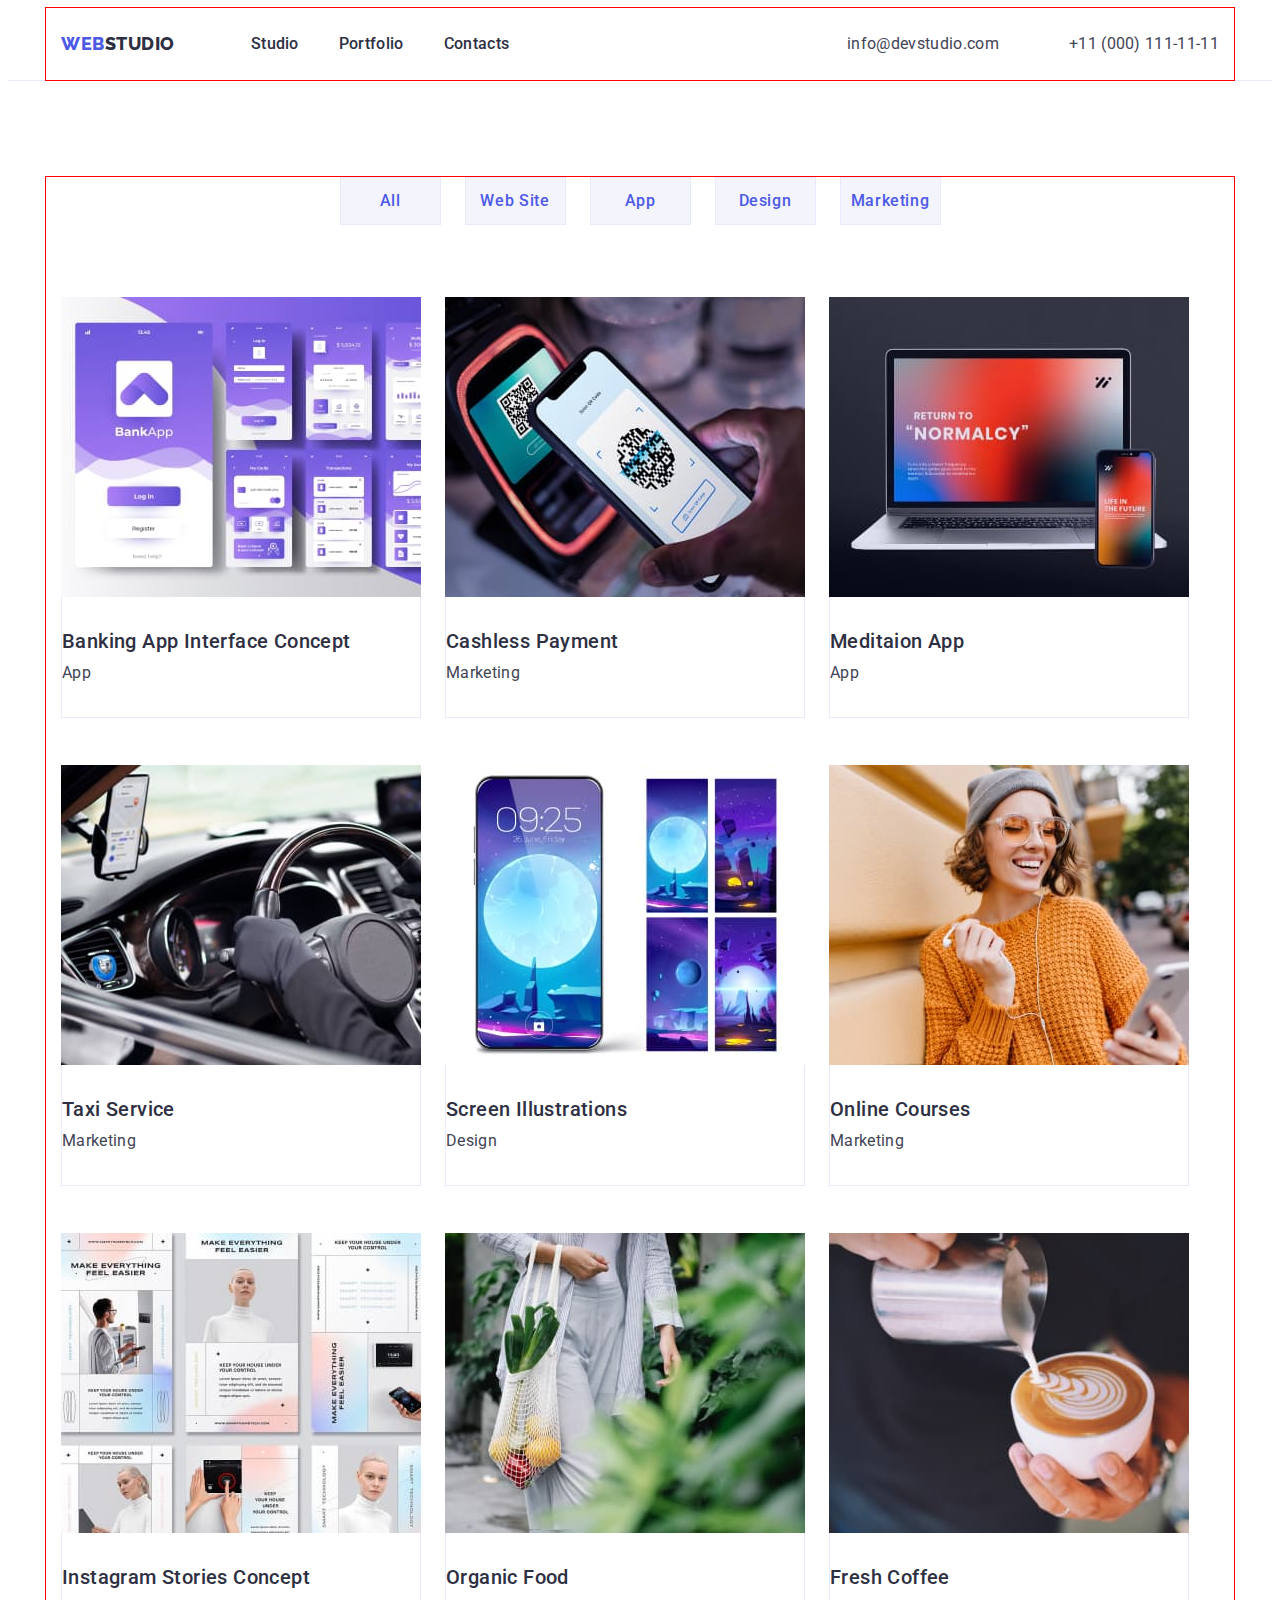
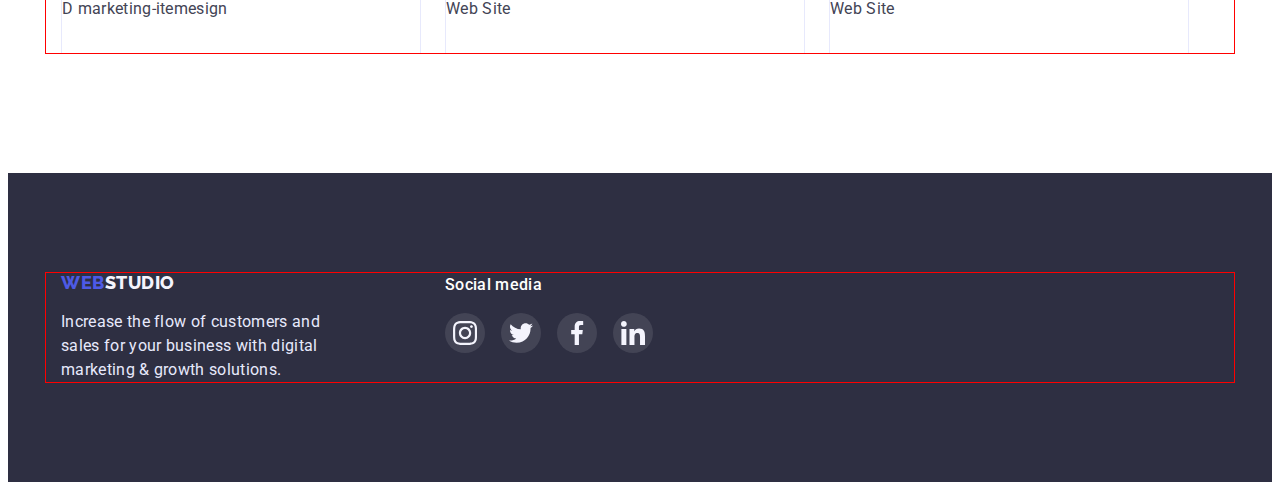
==== portfolio.html @ 8eb9e96d "hw" ====
<!DOCTYPE html>
<html lang="en">
<head>
    <meta charset="UTF-8">
    <meta http-equiv="X-UA-Compatible" content="IE=edge">
    <meta name="viewport" content="width=device-width, initial-scale=1.0">
    <title>Portfolio</title>
    <link rel="preconnect" href="https://fonts.googleapis.com">
<link rel="preconnect" href="https://fonts.gstatic.com" crossorigin>
<link href="https://fonts.googleapis.com/css2?family=Raleway:wght@800&family=Roboto:wght@400;500;700&display=swap" rel="stylesheet">
<link rel ="stylesheet" href="https://cdnjs.cloudflare.com/ajax/libs/modern-normalize/1.1.0/modern-normalize.min.css" integrity="sha512-wpPYUAdjBVSE4KJnH1VR1HeZfpl1ub8YT/NKx4PuQ5NmX2tKuGu6U/JRp5y+Y8XG2tV+wKQpNHVUX03MfMFn9Q==" crossorigin="anonymous" referrerpolicy="no-referrer" />
<link rel="stylesheet" href="./css/styles.css">
</head>

<body>
    <header class="header">
        <div class="container">
        <nav class="header-navigation">
    <a href="./index.html" class="header-web link"> WEB<span class="header-studio link">STUDIO</span></a>
<ul class="header-list list">
    <li  class="header-item"> 
        <a href="./index.html" class="header-link link" >Studio</a></li>
    <li  class="header-item"> 
        <a href="./portfolio.html" class="header-link link" >Portfolio</a></li>
    <li  class="header-item">
        <a class="header-link link" >Contacts</a></li>
</ul>
</nav>
<ul class="header-list list">
    <li  class="header-item">
        <a class="header-mail link" href="mailto:info@devstudio.com">info@devstudio.com</a></li>
    <li  class="header-item">
        <a class="header-tel link" href="tel:+110001111111">+11 (000) 111-11-11</a></li>
</ul>
</div>
     </header>

<main>
     <section class="portfolio">
        <div class="container">
<h1 class="visually-hidden"> Portfolio</h1>
<ul class="portfolio-list list">
<li class="portfolio-item">
    <button class="portfolio-btn" type="button">All</button></li>
<li class="portfolio-item">
    <button class="portfolio-btn" type="button">Web Site</button></li>
<li class="portfolio-item">
    <button class="portfolio-btn" type="button">App</button></li>
<li class="portfolio-item">
    <button class="portfolio-btn" type="button">Design</button></li>
<li class="portfolio-item">
    <button class="portfolio-btn" type="button">Marketing</button></li>
</ul>


    
<h2 class="visually-hidden">App</h2>
<ul class="app-list list"> 
    <li class="app-item "> 
        <a href="" class="app-link link">
        <img src="./images/app/img-1.jpg"
        alt="image1"
        width="360"
        height="300">
        <div class="app-container item-border-portfolio">
        <h3 class="app-after-title after-title">Banking App Interface Concept</h3>
<p class="app-text text">App</p>
</div>
</a>
    </li>
    <li class="app-item">
         <a href="" class="app-link link"> 
        <img src="./images/app/img-2.jpg"
        alt="image2"
        width="360"
        height="300">
        <div class="app-container item-border-portfolio">
<h3 class="app-after-title after-title">Cashless Payment</h3>
    <p class="app-text text">Marketing</p>
</div>
</a>
</li>
    <li class="app-item">
         <a href="" class="app-link link"> 
        <img src="./images/app/img-3.jpg"
        alt="image3"
        width="360"
        height="300">
        <div class="app-container item-border-portfolio">
<h3 class="app-after-title after-title">Meditaion App</h3>
    <p class="app-text text">App</p>
</div>
</a>
</li>

        <li class="app-item">
             <a href="" class="app-link link">
            <img src="./images/design/img-4.jpg"
            alt="image4"
            width="360"
            height="300">
            <div class="app-container item-border-portfolio">
            <h3 class="app-after-title after-title">Taxi Service</h3>
            <p class="app-text text">Marketing</p>
        </div>
        </a>
        </li>
        <li class="app-item ">
             <a href="" class="app-link link">
            <img src="./images/design/img-5.jpg"
            alt="image5"
            width="360"
            height="300">
            <div class="app-container item-border-portfolio">
            <h3 class="app-after-title after-title">Screen Illustrations</h3>
            <p class="app-text text">Design</p>
        </div>
        </a>
        </li>
        <li class="app-item ">
             <a href="" class="app-link link">
            <img src="./images/design/img-6.jpg"
            alt="image6"
            width="360"
            height="300">
            <div class="app-container item-border-portfolio">
            <h3 class="app-after-title after-title">Online Courses</h3>
            <p class="app-text text">Marketing</p>
        </div>
        </a>
        </li>
    

        <li class="app-item ">
             <a href="" class="app-link link">
            <img src="./images/marketing/img-7.jpg"
            alt="image7"
            width="360"
            height="300">
            <div class="app-container item-border-portfolio">
            <h3 class="app-after-title after-title">Instagram Stories Concept</h3>
            <p class="app-text text">D marketing-itemesign</p>
        </div>
        </a>
        </li>
        <li class="app-item">
             <a href="" class="app-link link">
            <img src="./images/marketing/img-8.jpg"
            alt="image8"
            width="360"
            height="300">
            <div class="app-container item-border-portfolio">
            <h3 class="app-after-title after-title">Organic Food</h3>
            <p class="app-text text">Web Site</p>
        </div>
        </a>
        </li>
        <li class="app-item">
             <a href="" class="app-link link">
            <img src="./images/marketing/img-9.jpg"
            alt="image9"
            width="360"
            height="300">
            <div class="app-container item-border-portfolio">
            <h3 class="app-after-title after-title">Fresh Coffee</h3>
            <p class="app-text text">Web Site</p>
        </div>
        </a>
        </li>
    </ul>
</div>
</section>
</main>

<footer class="footer">
    <div class="container">
        <div class="footer-wrap">
    <a href="./index.html" class="footer-web link">WEB <span class="footer-studio link">STUDIO</span></a>
    <p class="footer-text">Increase the flow of customers and sales for your business with digital marketing & growth solutions.</p>
</div>

<div class="footer-soc">
    <h2 class="footer-title ">Social media</h2>
    <ul class="footer-soc-list list">
        <li class="footer-soc-item">
            <a href="" class="footer-soc-link link">
                <svg class="footer-soc-icon"
                width="24"
                height="24">
                    <use href="./images/icons.svg#icon-instagram-2"></use>
                </svg>          
            </a></li>
        <li class="footer-soc-item">
            <a href="" class="footer-soc-link link">
                <svg class="footer-soc-icon"
                width="24"
                height="24">
                    <use href="./images/icons.svg#icon-twitter-1"></use>
                </svg>  
            </a></li>
        <li class="footer-soc-item">
            <a href="" class="footer-soc-link link">
                <svg class="footer-soc-icon"
                width="24"
                height="24">
                    <use href="./images/icons.svg#icon-facebook-1"></use>
                </svg>  
            </a></li>
        <li class="footer-soc-item">
            <a href="" class="footer-soc-link link">
                <svg class="footer-soc-icon"
                width="24"
                height="24">
                    <use href="./images/icons.svg#icon-linkedin-1"></use>
                </svg>  
            </a></li>
    </ul>
</div>
</div>
</footer>
</body>
</html>
---- css/styles.css ----
:root {
    --first-title-color: #2E2F42;
    --first-btn-color:#4D5AE5;
    --second-btn-color:#404BBF;
    --text-color:#434455;
    --logo-web-color:#4D5AE5;
    --header-background-color:#FFFFFF;
    --footer-background-color:#2E2F42;
    --background-color-item:#FFFFFF;
    --bg-gradient: linear-gradient(
        rgba(46, 47, 66, 0.7),
         rgba(46, 47, 66, 0.7));
    --team-member-box-shadow: 0px 1px 6px rgba(46, 47, 66, 0.08), 0px 1px 1px rgba(46, 47, 66, 0.16), 0px 2px 1px rgba(46, 47, 66, 0.08);
--portfolio-btn-box-shadow:0px 3px 1px rgba(0, 0, 0, 0.1), 0px 2px 1px rgba(0, 0, 0, 0.08), 0px 2px 2px rgba(0, 0, 0, 0.12);

}

p,h1,h2,h3,h4,h5,h6 {
    margin: 0;
}

ul,ol {
    margin:0;
    padding-left:0;
}

img{
    display: block;}

body {
    color:#E5E5E5;
    font-family:'Roboto', sans-serif;
    font-size: 16px;
    background-color: white;
}

.list{
    list-style:none;}

.link{
    text-decoration: none;
}

.visually-hidden{
    position: absolute;
    width: 1px;
    height: 1px;
    margin: -1px;
    border: 0;
    padding: 0;
    
    white-space: nowrap;
    clip-path: inset(100%);
    clip: rect(0 0 0 0);
    overflow: hidden;

}

.container{
    width:1158px;
    padding-left: 15px;
    padding-right: 15px;
    outline: 1px solid red;
    margin: 0 auto;
}

.title{
    font-weight: 700;
    letter-spacing: 0.02em;
}

.after-title{
font-weight: 500;
font-size: 20px;
line-height: 1.2;
letter-spacing: 0.02em;
color:var(--first-title-color)
}

.text{
line-height: 1.5;
letter-spacing: 0.02em;
color:var(--text-color)
}

.item-border-portfolio{
    border: 0.5px solid #E7E9FC;
    border-top: none;
}
/*----------HEADER----------*/

.header{
    color: var(--header-background-color);
    border-bottom: 1px solid #E7E9FC;
}

.header > .container {
    display: flex;
    align-items: center;
}


.header-navigation{
    display: flex;
    align-items: center;
    margin-right: auto;

}

.header-web{
font-family: 'Raleway', sans-serif;
font-weight: 800;
    font-style: normal;
    font-size: 18px;
    line-height: 1.33;
    letter-spacing: 0.03em;
    text-transform: uppercase;
    color:var(--logo-web-color);
    margin-right: 76px;
    padding-top: 24px;
    padding-bottom: 24px;

}

.header-studio {
    color: #2E2F42;
}


.header-list{
    display: flex;
    gap:40px;
   
}

.header-item{}

.header-link{
font-weight: 500;
    line-height: 1.5;
    letter-spacing: 0.02em;
    color: #2E2F42;
     padding-top: 24px;
    padding-bottom: 24px;

}

    .header-link:hover,
    .header-link:focus {
        color: #4D5AE5;
    }
   

.header-mail{
    line-height: 1.5;
    letter-spacing: 0.02em;
    color: #434455;
    margin-right: 30px;
    padding-top: 24px;
    padding-bottom: 24px;

}


    .header-mail:hover,
    .header-mail:focus {
        color: #4D5AE5;
    }

.header-tel{ 
    line-height: 1.5;
    letter-spacing: 0.02em;
    color: #434455;
    padding-top: 24px;
    padding-bottom: 24px;
}

    .header-tel:hover,
    .header-tel:focus {
        color: #4D5AE5;
    }
    /*---------HERO-----------*/

   

    .hero{
    background: #2E2F42;
    padding-top: 188px;
     padding-bottom: 188px;
     background-image: var(--bg-gradient),
     url(../images/hero/hero-bg.jpg);
     background-repeat: no-repeat;
     background-position: center;
     background-size: cover;
     max-width: 1440px;
     margin: 0 auto;
    }


    .hero-title{
font-size: 56px;
line-height:1.07;
color: #FFFFFF;
margin-bottom: 48px;
max-width: 495px;
margin-left: auto;
margin-right: auto;
text-align: center;
}


    .hero-btn{
        font-family: inherit;
        font-style: normal;
        font-weight: 500;
        font-size: 16px;
        line-height: 1.5;
        letter-spacing: 0.04em;
        color: #FFFFFF;
        cursor:pointer;
        background:var(--first-btn-color);
        display:block;
        margin: 0 auto;
        border-radius: 4px;
        padding: 16px 32px;
        border: 0ch;
    }

    .hero-btn:hover,
    .hero-btn:focus {
        
        background:var(--second-btn-color);
        box-shadow: 0px 4px 4px rgba(0, 0, 0, 0.15);
    }

     /*---------ABOUT--------*/

.about{
  padding-top: 120px;
  padding-bottom: 120px;
}

.about>.container{
    display: flex;
    align-items: center;
}

.about-after-title {
    margin-bottom: 8px;

}

.about-list{
    display: flex;
    gap:24px;
}

.about-soc{
width:264px;
height: 112px;
background: #F4F4FD;
border-radius: 4px;
margin-bottom: 8px;
display: flex;
align-items: center;
justify-content: center;
}

.about-item{}

.about-text{}



    /*---------GALLERY-----------*/

    .gallery{
        padding-top: ;
        padding-bottom: 120px;
    }

    .gallery>.container{
      
    }
    

    .gallery-title{
    font-size: 36px;
    line-height:1.11;
    color:var(--first-title-color);
    margin-bottom: 72px;
    display: flex;
   justify-content: center;
    
}
    

    .gallery-list{
        display: flex;
        gap: 24px;
    }

    .gallery-item{
        width: calc((100%-48px)/3);

    }

    /*---------TEAM-----------*/

    .team{
        background: #F4F4FD;
        padding-top: 120px;
        padding-bottom: 120px;
    }

    .team-title{
font-size: 36px;
line-height: 1.11;
color:var(--first-title-color);
margin-bottom: 72px;
display: flex;
justify-content: center;
}

    .team-list{
        display: flex;
        gap:24px;
    }

    .team-item{
        text-align: center;
        background: var(--background-color-item);
        width: calc((100%-72px)/4);
        box-shadow: var(--team-member-box-shadow);
      }

      .team-container{
        padding-top: 32px;
        padding-bottom: 32px;
      }

    .team-after-title{
        margin-bottom: 8px;
       }

    .team-text{
        margin-bottom: 8px;
    }

    .team-soc-list{
        display: flex;
        justify-content: center;
        gap:24px

    }

    .team-soc-item{
        width: 40px;
        height: 40px;
    
    }
    
    .team-soc-link{
        width: 100%;
        height: 100%;
        background-color: #4D5AE5;
        border-radius: 50% ;
        display: flex;
        align-items: center;
        justify-content: center;
    }

    .team-soc-link:hover,
    .team-soc-link:focus{

    background-color:#404BBF;
    }

    /*-----------CUSTOMERS-----------*/

    .customers{
        padding-top: 130px;
        padding-bottom: 120px;
        background: 
        #FFFFFF;
    }

    .customers-title{
        font-size: 36px;
        line-height: 1.11;
        color:var(--first-title-color);
        margin-bottom: 72px;
        display: flex;
        justify-content: center;
    }

    .customers-list{
        display: flex;
       gap: 24px;
    }

   

    .customers-item{
      width: 168px;
      height: 88px;
    }

    .customers-link{
        width: 100%;
        height: 100%;
        border-radius: 4px;
        border: 1px solid #8E8F99;
        display: flex;
        align-items: center;
        justify-content: center;
        color: #8E8F99;

    }

    
    .customers-soc-icon{
        fill: currentColor;
    }

    .customers-link:hover,
    .customers-link:focus {
        border-color: #404BBF;
        color:#404BBF ;
    }


        
   





    /*----------PORTFOLIO----------*/

    .portfolio{
        padding-top: 96px;
        padding-bottom: 120px;
    }

    
    .portfolio-list{
        gap:24px;
        display: flex;
        align-items: center;
        justify-content: center;
        margin-bottom: 72px;
    }

    .portfolio-item{}


.portfolio-btn{

font-family:inherit;
font-style: normal;
font-weight: 500;
font-size: 16px;
line-height:1.5;
display: flex;
letter-spacing: 0.04em;
color: #4D5AE5;
background: #F4F4FD;
border: 1px solid #E7E9FC;
cursor: pointer;
margin: 0 auto;
width: 101px;
height: 48px;
justify-content: center;
align-items: center;
}


.portfolio-btn:hover,
    .portfolio-btn:focus {
        color: #FFFFFF;
        background:var(--second-btn-color);
        box-shadow:var(--portfolio-btn-box-shadow);
    }

 /*----------APP----------*/

 .app{
    padding-top: 120px;
    padding-bottom: 120px;
 }


 .app-list {
display: flex;
flex-wrap: wrap;
column-gap: 24px;
row-gap:48px;

 }

 .app-item{
    background:var(--background-color-item);
    width: calc((100%-48px)/3);
    width: 360px;
    height: 420px;
    
}

.app-link{
    display: block;
}

.app-link:hover,
.app-link:focus
     {
    box-shadow:  0px 1px 6px 
    rgba(46, 47, 66, 0.08), 
    0px 1px 1px rgba(46, 47, 66, 0.16), 
    0px 2px 1px rgba(46, 47, 66, 0.08);
    }


.app-container{
    padding-top: 32px;
    padding-bottom: 32px;
  }

  .app-container:hover
  .app-container:focus,
  {
    0px 1px 6px rgba(46, 47, 66, 0.08), 0px 1px 1px rgba(46, 47, 66, 0.16), 0px 2px 1px rgba(46, 47, 66, 0.08);
  }

 .app-after-title{
    margin-bottom: 8px;
 }

 .app-text{}




      /*---------FOOTER-----------*/

      .footer{
        background-color: var(--footer-background-color);
        padding-top: 100px;
        padding-bottom: 100px;
      }

      .footer>.container{
        display: flex;
      }

      .footer-web{
        font-family: 'Raleway', sans-serif;
            font-style: normal;
            font-weight: 800;
            font-size: 18px;
            line-height: 1.16;
            display: flex;
            letter-spacing: 0.03em;
            text-transform: uppercase;
            color:var(--logo-web-color);
            margin-bottom: 16px;
      }

      .footer-studio{
        color: #F4F4FD;
      }

      .footer-text{
        line-height: 1.5;
        letter-spacing: 0.02em;
        color: #E7E9FC;
        max-width: 264px; 
      }

     .footer-title{
        font-weight: 500;
        font-size: 16px;
        line-height: 1.5;
        color: #FFFFFF;
        margin-bottom: 16px;
        letter-spacing: 0.02em;
}
    
      .footer-soc{
       margin-left: 120px;
      }

      .footer-soc-list{
        display: flex;
        gap: 16px;
       
      }

      .footer-soc-item{
        width: 40px;
        height: 40px;
      }

      .footer-soc-link{
        width: 100%;
        height: 100%;
        border-radius: 50px;
        background: rgba(255, 255, 255, 0.1);
        display: flex;
        align-items: center;
        justify-content: center;

      }

      .footer-soc-link:hover,
      .footer-soc-link:focus{
        background-color: #31D0AA;
      }
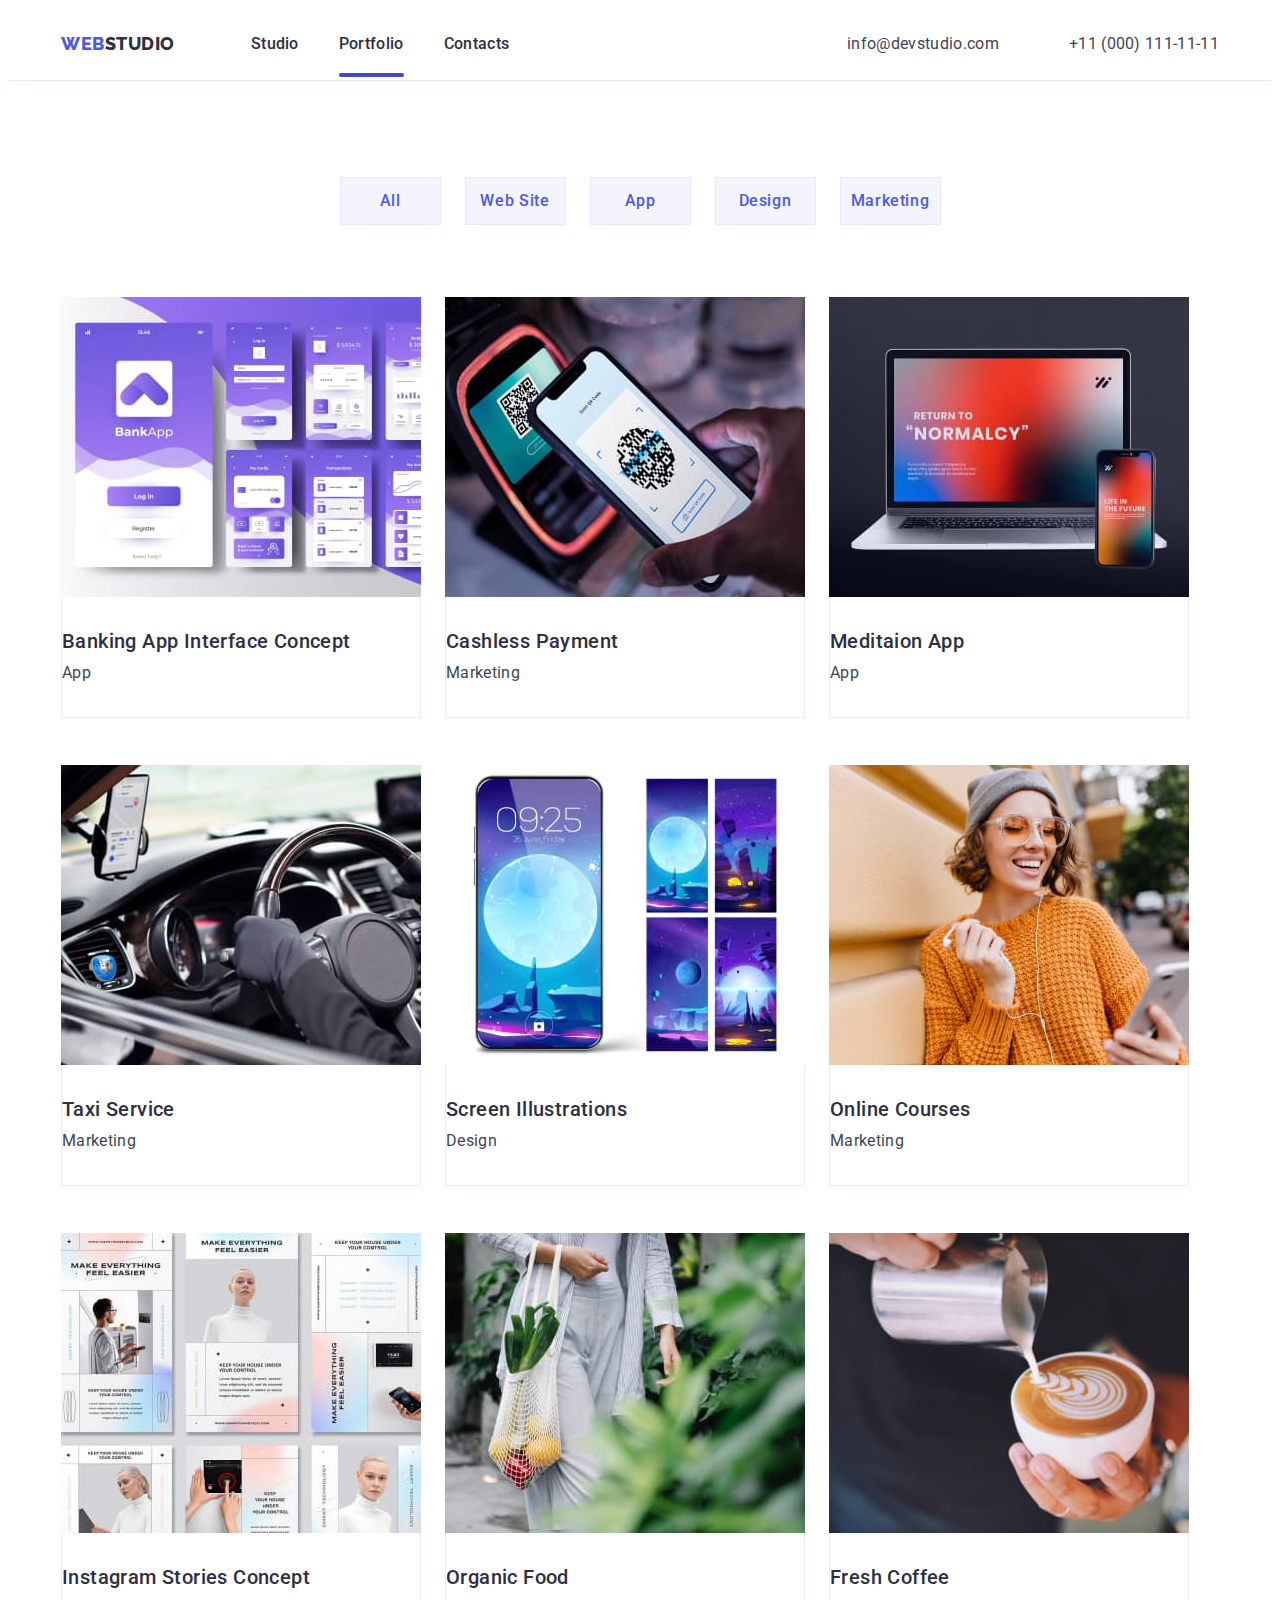
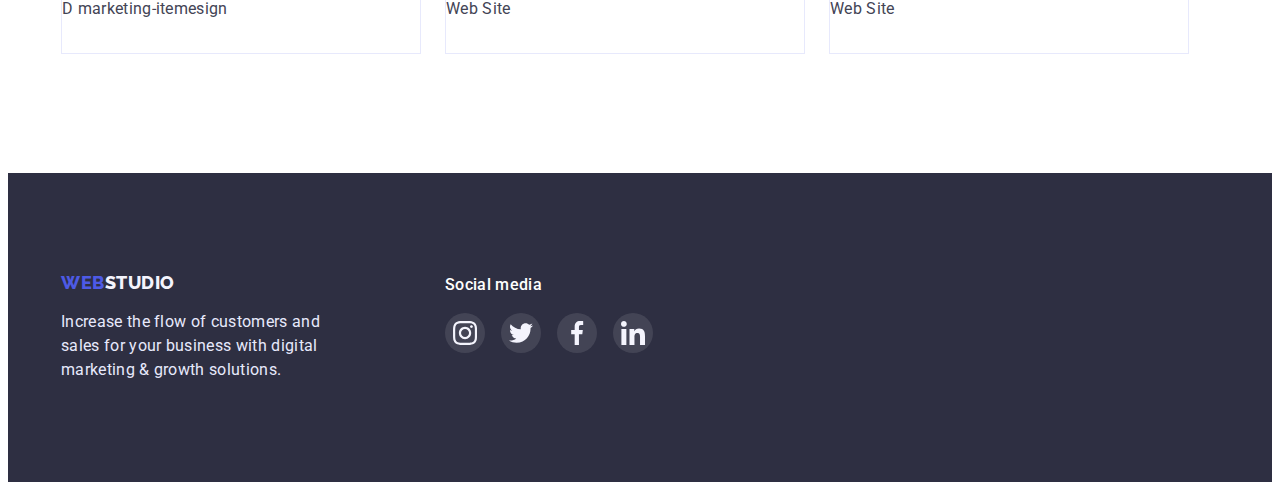
==== commit e88b6a7a: "hw-05" ====
--- a/portfolio.html
+++ b/portfolio.html
@@ -9,6 +9,8 @@
 <link rel="preconnect" href="https://fonts.gstatic.com" crossorigin>
 <link href="https://fonts.googleapis.com/css2?family=Raleway:wght@800&family=Roboto:wght@400;500;700&display=swap" rel="stylesheet">
 <link rel ="stylesheet" href="https://cdnjs.cloudflare.com/ajax/libs/modern-normalize/1.1.0/modern-normalize.min.css" integrity="sha512-wpPYUAdjBVSE4KJnH1VR1HeZfpl1ub8YT/NKx4PuQ5NmX2tKuGu6U/JRp5y+Y8XG2tV+wKQpNHVUX03MfMFn9Q==" crossorigin="anonymous" referrerpolicy="no-referrer" />
+<link rel="stylesheet" href="https://cdnjs.cloudflare.com/ajax/libs/animate.css/4.1.1/animate.min.css"
+/>
 <link rel="stylesheet" href="./css/styles.css">
 </head>
 
@@ -21,7 +23,7 @@
     <li  class="header-item"> 
         <a href="./index.html" class="header-link link" >Studio</a></li>
     <li  class="header-item"> 
-        <a href="./portfolio.html" class="header-link link" >Portfolio</a></li>
+        <a href="./portfolio.html" class="header-link link current" >Portfolio</a></li>
     <li  class="header-item">
         <a class="header-link link" >Contacts</a></li>
 </ul>
@@ -55,13 +57,22 @@
 
     
 <h2 class="visually-hidden">App</h2>
+
 <ul class="app-list list"> 
     <li class="app-item "> 
         <a href="" class="app-link link">
-        <img src="./images/app/img-1.jpg"
+        
+        <div class="app-top-wrap">
+            <img src="./images/app/img-1.jpg"
         alt="image1"
         width="360"
         height="300">
+            <p class="app-top-text">
+                14 Stylish and User-Friendly App Design Concepts · Task Manager App · Calorie Tracker App · Exotic Fruit Ecommerce App · Cloud Storage App
+            </p>
+
+        </div>
+        
         <div class="app-container item-border-portfolio">
         <h3 class="app-after-title after-title">Banking App Interface Concept</h3>
 <p class="app-text text">App</p>
@@ -70,10 +81,15 @@
     </li>
     <li class="app-item">
          <a href="" class="app-link link"> 
+            <div class="app-top-wrap">
         <img src="./images/app/img-2.jpg"
         alt="image2"
         width="360"
         height="300">
+        <p class="app-top-text">
+            14 Stylish and User-Friendly App Design Concepts · Task Manager App · Calorie Tracker App · Exotic Fruit Ecommerce App · Cloud Storage App
+        </p>
+    </div>
         <div class="app-container item-border-portfolio">
 <h3 class="app-after-title after-title">Cashless Payment</h3>
     <p class="app-text text">Marketing</p>
@@ -81,11 +97,17 @@
 </a>
 </li>
     <li class="app-item">
-         <a href="" class="app-link link"> 
+         <a href="" class="app-link link">
+            <div class="app-top-wrap"> 
         <img src="./images/app/img-3.jpg"
         alt="image3"
         width="360"
         height="300">
+        <p class="app-top-text">
+            14 Stylish and User-Friendly App Design Concepts · Task Manager App · Calorie Tracker App · Exotic Fruit Ecommerce App · Cloud Storage App
+        </p>
+
+        </div>
         <div class="app-container item-border-portfolio">
 <h3 class="app-after-title after-title">Meditaion App</h3>
     <p class="app-text text">App</p>
@@ -95,10 +117,16 @@
 
         <li class="app-item">
              <a href="" class="app-link link">
+                <div class="app-top-wrap">
             <img src="./images/design/img-4.jpg"
             alt="image4"
             width="360"
             height="300">
+            <p class="app-top-text">
+            14 Stylish and User-Friendly App Design Concepts · Task Manager App · Calorie Tracker App · Exotic Fruit Ecommerce App · Cloud Storage App
+        </p>
+
+            </div>
             <div class="app-container item-border-portfolio">
             <h3 class="app-after-title after-title">Taxi Service</h3>
             <p class="app-text text">Marketing</p>
@@ -107,10 +135,16 @@
         </li>
         <li class="app-item ">
              <a href="" class="app-link link">
+                <div class="app-top-wrap">
             <img src="./images/design/img-5.jpg"
             alt="image5"
             width="360"
             height="300">
+            <p class="app-top-text">
+            14 Stylish and User-Friendly App Design Concepts · Task Manager App · Calorie Tracker App · Exotic Fruit Ecommerce App · Cloud Storage App
+        </p>
+
+            </div>
             <div class="app-container item-border-portfolio">
             <h3 class="app-after-title after-title">Screen Illustrations</h3>
             <p class="app-text text">Design</p>
@@ -119,10 +153,16 @@
         </li>
         <li class="app-item ">
              <a href="" class="app-link link">
+                <div class="app-top-wrap">
             <img src="./images/design/img-6.jpg"
             alt="image6"
             width="360"
             height="300">
+            <p class="app-top-text">
+            14 Stylish and User-Friendly App Design Concepts · Task Manager App · Calorie Tracker App · Exotic Fruit Ecommerce App · Cloud Storage App
+        </p>
+
+            </div>
             <div class="app-container item-border-portfolio">
             <h3 class="app-after-title after-title">Online Courses</h3>
             <p class="app-text text">Marketing</p>
@@ -133,10 +173,16 @@
 
         <li class="app-item ">
              <a href="" class="app-link link">
+                <div class="app-top-wrap">
             <img src="./images/marketing/img-7.jpg"
             alt="image7"
             width="360"
             height="300">
+            <p class="app-top-text">
+            14 Stylish and User-Friendly App Design Concepts · Task Manager App · Calorie Tracker App · Exotic Fruit Ecommerce App · Cloud Storage App
+        </p>
+
+            </div>
             <div class="app-container item-border-portfolio">
             <h3 class="app-after-title after-title">Instagram Stories Concept</h3>
             <p class="app-text text">D marketing-itemesign</p>
@@ -145,10 +191,16 @@
         </li>
         <li class="app-item">
              <a href="" class="app-link link">
+                <div class="app-top-wrap">
             <img src="./images/marketing/img-8.jpg"
             alt="image8"
             width="360"
             height="300">
+            <p class="app-top-text">
+            14 Stylish and User-Friendly App Design Concepts · Task Manager App · Calorie Tracker App · Exotic Fruit Ecommerce App · Cloud Storage App
+        </p>
+
+            </div>
             <div class="app-container item-border-portfolio">
             <h3 class="app-after-title after-title">Organic Food</h3>
             <p class="app-text text">Web Site</p>
@@ -157,18 +209,25 @@
         </li>
         <li class="app-item">
              <a href="" class="app-link link">
+                <div class="app-top-wrap">
             <img src="./images/marketing/img-9.jpg"
             alt="image9"
             width="360"
             height="300">
+            <p class="app-top-text">
+            14 Stylish and User-Friendly App Design Concepts · Task Manager App · Calorie Tracker App · Exotic Fruit Ecommerce App · Cloud Storage App
+        </p>
+
+            </div>
             <div class="app-container item-border-portfolio">
             <h3 class="app-after-title after-title">Fresh Coffee</h3>
             <p class="app-text text">Web Site</p>
         </div>
+    
         </a>
         </li>
     </ul>
-</div>
+
 </section>
 </main>
 
--- a/css/styles.css
+++ b/css/styles.css
@@ -12,7 +12,7 @@
          rgba(46, 47, 66, 0.7));
     --team-member-box-shadow: 0px 1px 6px rgba(46, 47, 66, 0.08), 0px 1px 1px rgba(46, 47, 66, 0.16), 0px 2px 1px rgba(46, 47, 66, 0.08);
 --portfolio-btn-box-shadow:0px 3px 1px rgba(0, 0, 0, 0.1), 0px 2px 1px rgba(0, 0, 0, 0.08), 0px 2px 2px rgba(0, 0, 0, 0.12);
-
+--transition-active:250ms cubic-bezier(0.4, 0, 0.2, 1);
 }
 
 p,h1,h2,h3,h4,h5,h6 {
@@ -53,14 +53,13 @@
     clip-path: inset(100%);
     clip: rect(0 0 0 0);
     overflow: hidden;
-
 }
 
 .container{
     width:1158px;
     padding-left: 15px;
     padding-right: 15px;
-    outline: 1px solid red;
+    /*outline: 1px solid red;*/
     margin: 0 auto;
 }
 
@@ -130,8 +129,7 @@
 .header-list{
     display: flex;
     gap:40px;
-   
-}
+   }
 
 .header-item{}
 
@@ -142,7 +140,21 @@
     color: #2E2F42;
      padding-top: 24px;
     padding-bottom: 24px;
-
+    position: relative;
+
+}
+
+.header-link.current::after{
+    content: "";
+    position: absolute;
+    width: 100%;
+    height: 4px;
+    background-color: #404BBF;
+    left: 0%;
+    bottom: 0%;
+    border-radius: 2px;
+    transition: color var(--transition-active);
+   
 }
 
     .header-link:hover,
@@ -158,6 +170,7 @@
     margin-right: 30px;
     padding-top: 24px;
     padding-bottom: 24px;
+    transition: color var(--transition-active);
 
 }
 
@@ -173,6 +186,8 @@
     color: #434455;
     padding-top: 24px;
     padding-bottom: 24px;
+    transition: color var(--transition-active);
+
 }
 
     .header-tel:hover,
@@ -218,12 +233,13 @@
         letter-spacing: 0.04em;
         color: #FFFFFF;
         cursor:pointer;
-        background:var(--first-btn-color);
+        background-color:var(--first-btn-color);
         display:block;
         margin: 0 auto;
         border-radius: 4px;
         padding: 16px 32px;
         border: 0ch;
+        transition: background-color var(--transition-active);
     }
 
     .hero-btn:hover,
@@ -368,13 +384,32 @@
         display: flex;
         align-items: center;
         justify-content: center;
+        transition: background-color var(--transition-active);
+      
+
     }
 
     .team-soc-link:hover,
     .team-soc-link:focus{
 
     background-color:#404BBF;
-    }
+    animation: shake 2s;
+    }
+
+    @keyframes shake {
+        0%, 50%, 100% {
+          transform: rotate(0deg);
+        }
+        
+        10%, 30% {
+          transform: rotate(-10deg);
+        }
+        
+        20%, 40% {
+          transform: rotate(10deg);
+        }
+        
+      }
 
     /*-----------CUSTOMERS-----------*/
 
@@ -415,7 +450,7 @@
         align-items: center;
         justify-content: center;
         color: #8E8F99;
-
+        transition: background-color var(--transition-active);
     }
 
     
@@ -474,6 +509,7 @@
 height: 48px;
 justify-content: center;
 align-items: center;
+ transition: color var(--transition-active);
 }
 
 
@@ -508,9 +544,35 @@
     
 }
 
+.app-top-wrap{
+    position: relative;
+    overflow: hidden;
+}
+
+.app-top-text{
+    position: absolute;
+    top: 0;
+    font-weight: 400;
+    font-size: 16px;
+    line-height: 1.5;
+    color: #F4F4FD;
+    padding: 40px 32px 164px 32px;
+    background-color:#4D5AE5;
+    background-blend-mode: soft-light;
+    height: 100%;
+    transform: translateY(100%);
+    transition: transform 250ms cubic-bezier(0.4, 0, 0.2, 1);
+}
+
+.app-link:hover .app-top-text{
+ transform: translateY(0);
+}
+
 .app-link{
     display: block;
-}
+     transition: box-shadow var(--transition-active);
+}
+
 
 .app-link:hover,
 .app-link:focus
@@ -610,12 +672,84 @@
         display: flex;
         align-items: center;
         justify-content: center;
-
+        transition: background-color var(--transition-active);
       }
 
       .footer-soc-link:hover,
       .footer-soc-link:focus{
         background-color: #31D0AA;
-      }
+        animation: shake 2s;
+      }
+
+      @keyframes shake {
+        0%, 50%, 100% {
+          transform: rotate(0deg);
+        }
+        
+        10%, 30% {
+          transform: rotate(-10deg);
+        }
+        
+        20%, 40% {
+          transform: rotate(10deg);
+        }
+        
+      }
+
+      .backdrop{
+        position: fixed;
+        top: 0;
+        left: 0;
+        width: 100%;
+        height: 100%;
+        background-color: rgba(46, 47, 66, 0.4);
+        top:0;
+        transition: opacity var(--transition-active),
+        visibility var(--transition-active);
+      }
+
+    
+
+      .modal{
+        position: absolute;
+        top: 50%;
+        left: 50%;
+        width: 408px;
+        min-height: 576px;
+        background-color: #FCFCFC;
+        border-radius: 4px;
+        transform: translate(-50%,-50%);
+        transition: transform var(--transition-active);
+      }
+
+      .backdrop.is-hidden .modal{
+        transform: translate(-50%,-50%) scaleY(0);
+      }
+
+      .modal-close-btn{
+        position: absolute;
+        top:24px;
+        right: 24px;
+        width: 24px;
+        height: 24px;
+        border-radius: 50%;
+        background: #E7E9FC;
+        border: 1px solid rgba(0, 0, 0, 0.1);
+        cursor: pointer;
+      }
+
+      .modal-close-btn:hover,
+      .modal-close-btn:focus
+      {
+        background: #404BBF;
+      }
+
+      .is-hidden {
+        opacity: 0;
+        visibility: hidden;
+        pointer-events: none;
+      }
+
+
 
       